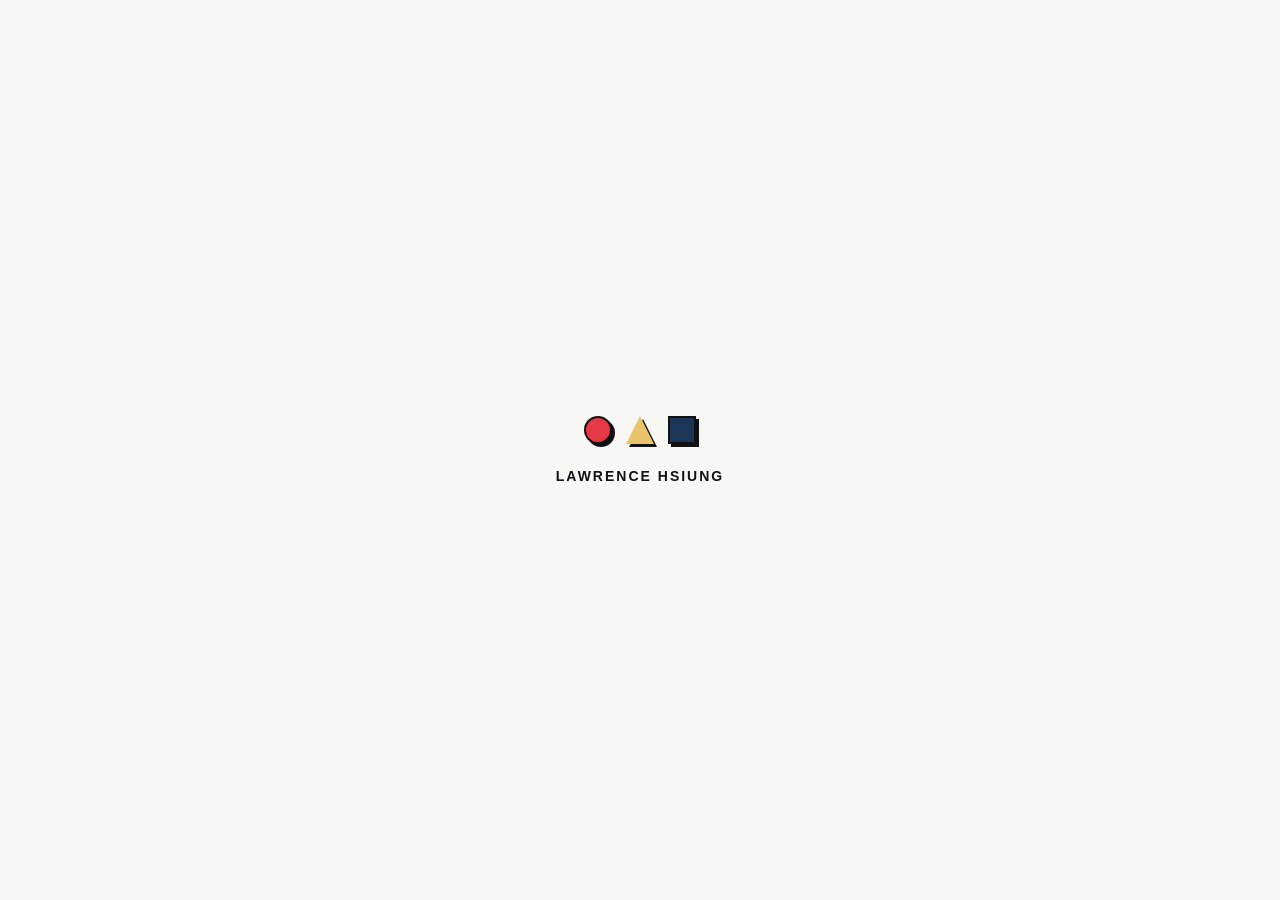
==== docs/index.html @ 05395828 "Replace legacy static HTML/CSS with Flutter Bauhaus application build" ====
<!DOCTYPE html>
<html lang="en">
<head>
  <base href="/lawrencejhsiung/">

  <meta charset="UTF-8">
  <meta content="IE=Edge" http-equiv="X-UA-Compatible">
  <meta name="viewport" content="width=device-width, initial-scale=1.0, maximum-scale=1.0, user-scalable=no">

  <!-- Primary Meta Tags -->
  <title>Lawrence Hsiung | Systems & Electrical Engineer</title>
  <meta name="title" content="Lawrence Hsiung | Systems & Electrical Engineer">
  <meta name="description" content="Lawrence Hsiung — Systems & Electrical Engineer @ Lucid Motors. Portfolio, concept vehicle electrical architectures, autonomous robotics, and analog film photography.">
  <meta name="keywords" content="Lawrence Hsiung, Electrical Engineer, Systems Engineer, Lucid Motors, Farmwise, Hardware Prototyping, Autonomous Robotics, Film Photography, Bauhaus">
  <meta name="author" content="Lawrence Hsiung">

  <!-- Open Graph / Facebook -->
  <meta property="og:type" content="website">
  <meta property="og:url" content="https://lawrencehsiung.github.io/lawrencejhsiung/">
  <meta property="og:title" content="Lawrence Hsiung | Systems & Electrical Engineer">
  <meta property="og:description" content="Prototypes and Concepts Systems Engineer @ Lucid Motors. Hardware prototyping, autonomous robotics, and film photography.">
  <meta property="og:image" content="assets/images/me.jpeg">

  <!-- Twitter -->
  <meta property="twitter:card" content="summary_large_image">
  <meta property="twitter:title" content="Lawrence Hsiung | Systems & Electrical Engineer">
  <meta property="twitter:description" content="Prototypes and Concepts Systems Engineer @ Lucid Motors. Hardware prototyping, autonomous robotics, and film photography.">

  <!-- iOS meta tags & icons -->
  <meta name="mobile-web-app-capable" content="yes">
  <meta name="apple-mobile-web-app-status-bar-style" content="black">
  <meta name="apple-mobile-web-app-title" content="Lawrence Hsiung">
  <link rel="apple-touch-icon" href="icons/Icon-192.png">

  <!-- Favicon -->
  <link rel="icon" type="image/png" href="favicon.png"/>

  <link rel="manifest" href="manifest.json">

  <style>
    * {
      box-sizing: border-box;
      margin: 0;
      padding: 0;
    }
    body {
      background-color: #F7F7F4;
      font-family: 'Space Grotesk', -apple-system, BlinkMacSystemFont, 'Segoe UI', Roboto, sans-serif;
      overflow: hidden;
    }
    #loading-container {
      position: fixed;
      top: 0;
      left: 0;
      width: 100vw;
      height: 100vh;
      display: flex;
      flex-direction: column;
      align-items: center;
      justify-content: center;
      background-color: #F7F7F4;
      z-index: 9999;
      transition: opacity 0.4s ease-out;
    }
    .bauhaus-loader {
      display: flex;
      align-items: center;
      gap: 14px;
      margin-bottom: 24px;
    }
    .shape {
      width: 28px;
      height: 28px;
      border: 2.5px solid #121214;
      box-shadow: 3px 3px 0px #121214;
      animation: pulse 1.2s infinite ease-in-out;
    }
    .circle {
      border-radius: 50%;
      background-color: #E63946;
      animation-delay: 0s;
    }
    .triangle {
      width: 0;
      height: 0;
      border-left: 14px solid transparent;
      border-right: 14px solid transparent;
      border-bottom: 28px solid #E9C46A;
      border-top: none;
      box-shadow: none;
      filter: drop-shadow(3px 3px 0px #121214);
      animation-delay: 0.2s;
    }
    .square {
      background-color: #1D3557;
      animation-delay: 0.4s;
    }
    .loading-text {
      font-size: 14px;
      font-weight: 900;
      letter-spacing: 2px;
      color: #121214;
      text-transform: uppercase;
    }
    @keyframes pulse {
      0%, 100% {
        transform: translateY(0);
      }
      50% {
        transform: translateY(-8px);
      }
    }
  </style>
</head>
<body>
  <div id="loading-container">
    <div class="bauhaus-loader">
      <div class="shape circle"></div>
      <div class="shape triangle"></div>
      <div class="shape square"></div>
    </div>
    <div class="loading-text">Lawrence Hsiung</div>
  </div>

  <script src="flutter_bootstrap.js" async></script>
  <script>
    window.addEventListener('flutter-first-frame', function () {
      var loader = document.getElementById('loading-container');
      if (loader) {
        loader.style.opacity = '0';
        setTimeout(function() {
          loader.remove();
        }, 400);
      }
    });
  </script>
</body>
</html>
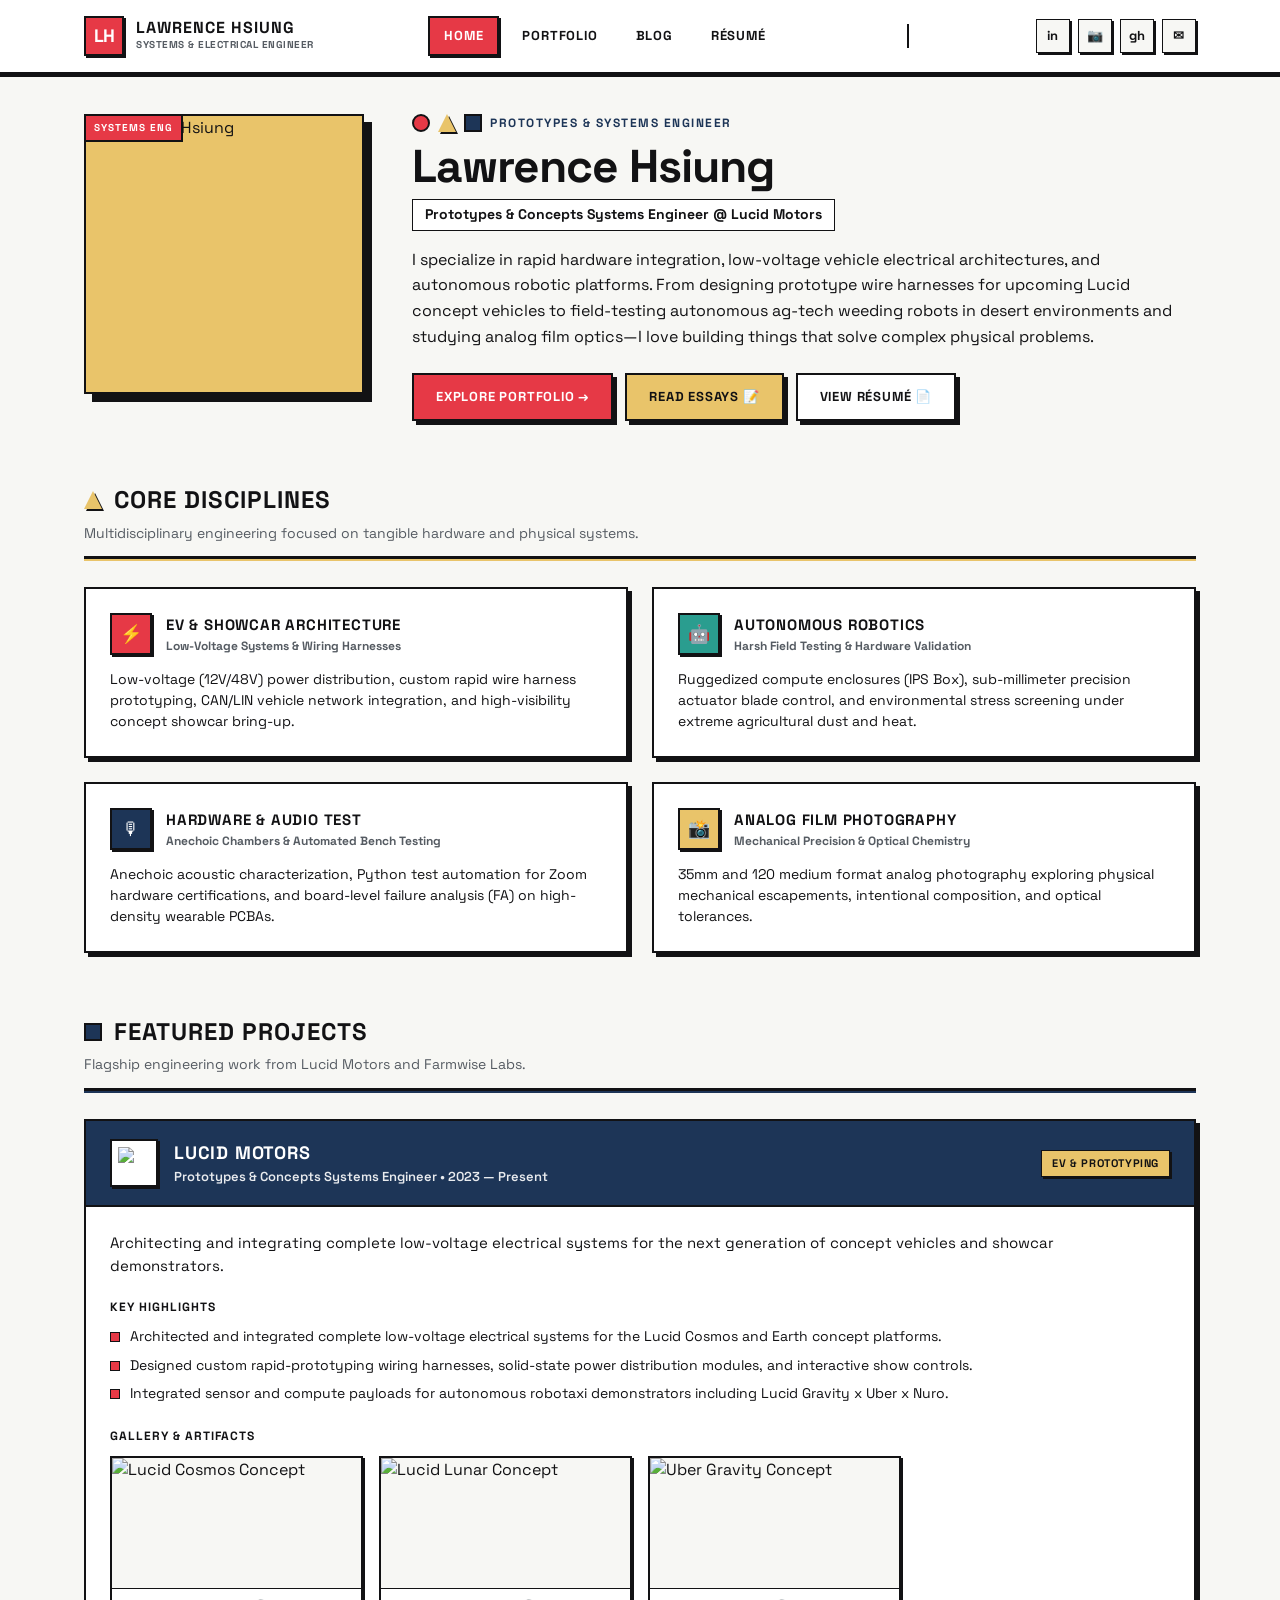
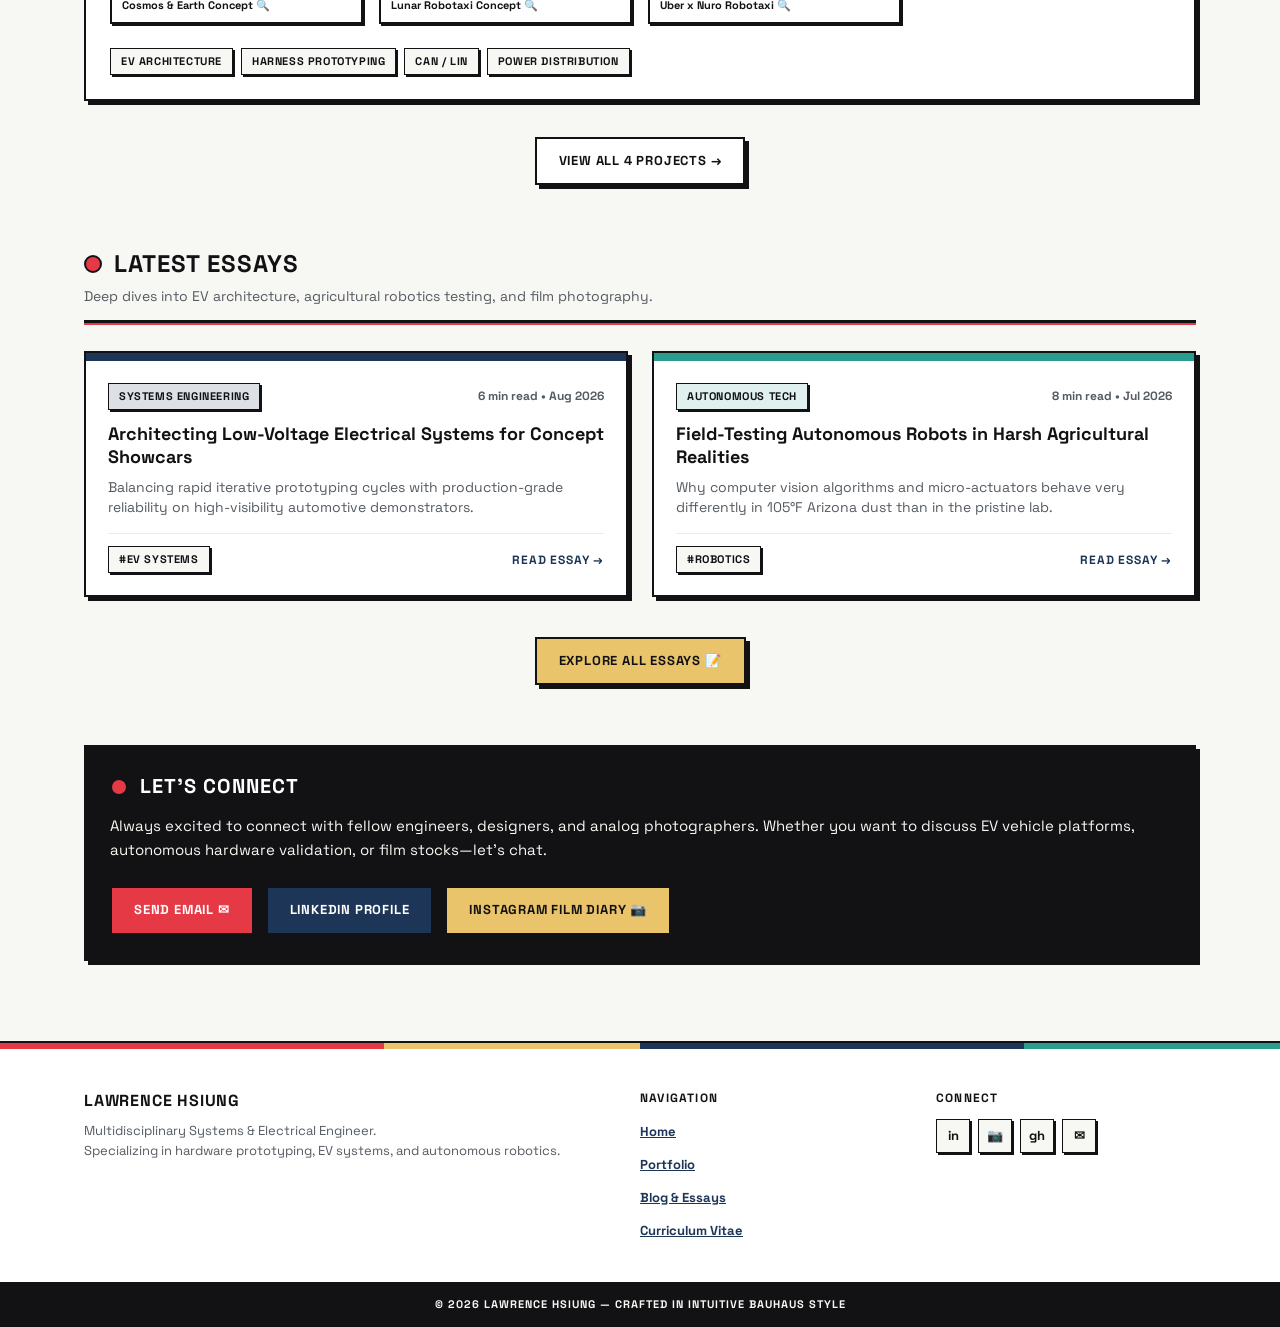
==== commit 34263844: "Complete pure Bauhaus website revamp with blog platform, portfolio, and resume" ====
--- a/docs/index.html
+++ b/docs/index.html
@@ -1,138 +1,350 @@
 <!DOCTYPE html>
 <html lang="en">
 <head>
-  <base href="/lawrencejhsiung/">
-
   <meta charset="UTF-8">
-  <meta content="IE=Edge" http-equiv="X-UA-Compatible">
-  <meta name="viewport" content="width=device-width, initial-scale=1.0, maximum-scale=1.0, user-scalable=no">
-
-  <!-- Primary Meta Tags -->
+  <meta name="viewport" content="width=device-width, initial-scale=1.0">
   <title>Lawrence Hsiung | Systems & Electrical Engineer</title>
-  <meta name="title" content="Lawrence Hsiung | Systems & Electrical Engineer">
   <meta name="description" content="Lawrence Hsiung — Systems & Electrical Engineer @ Lucid Motors. Portfolio, concept vehicle electrical architectures, autonomous robotics, and analog film photography.">
-  <meta name="keywords" content="Lawrence Hsiung, Electrical Engineer, Systems Engineer, Lucid Motors, Farmwise, Hardware Prototyping, Autonomous Robotics, Film Photography, Bauhaus">
-  <meta name="author" content="Lawrence Hsiung">
-
-  <!-- Open Graph / Facebook -->
-  <meta property="og:type" content="website">
-  <meta property="og:url" content="https://lawrencehsiung.github.io/lawrencejhsiung/">
-  <meta property="og:title" content="Lawrence Hsiung | Systems & Electrical Engineer">
-  <meta property="og:description" content="Prototypes and Concepts Systems Engineer @ Lucid Motors. Hardware prototyping, autonomous robotics, and film photography.">
-  <meta property="og:image" content="assets/images/me.jpeg">
-
-  <!-- Twitter -->
-  <meta property="twitter:card" content="summary_large_image">
-  <meta property="twitter:title" content="Lawrence Hsiung | Systems & Electrical Engineer">
-  <meta property="twitter:description" content="Prototypes and Concepts Systems Engineer @ Lucid Motors. Hardware prototyping, autonomous robotics, and film photography.">
-
-  <!-- iOS meta tags & icons -->
-  <meta name="mobile-web-app-capable" content="yes">
-  <meta name="apple-mobile-web-app-status-bar-style" content="black">
-  <meta name="apple-mobile-web-app-title" content="Lawrence Hsiung">
-  <link rel="apple-touch-icon" href="icons/Icon-192.png">
-
-  <!-- Favicon -->
-  <link rel="icon" type="image/png" href="favicon.png"/>
-
-  <link rel="manifest" href="manifest.json">
-
-  <style>
-    * {
-      box-sizing: border-box;
-      margin: 0;
-      padding: 0;
-    }
-    body {
-      background-color: #F7F7F4;
-      font-family: 'Space Grotesk', -apple-system, BlinkMacSystemFont, 'Segoe UI', Roboto, sans-serif;
-      overflow: hidden;
-    }
-    #loading-container {
-      position: fixed;
-      top: 0;
-      left: 0;
-      width: 100vw;
-      height: 100vh;
-      display: flex;
-      flex-direction: column;
-      align-items: center;
-      justify-content: center;
-      background-color: #F7F7F4;
-      z-index: 9999;
-      transition: opacity 0.4s ease-out;
-    }
-    .bauhaus-loader {
-      display: flex;
-      align-items: center;
-      gap: 14px;
-      margin-bottom: 24px;
-    }
-    .shape {
-      width: 28px;
-      height: 28px;
-      border: 2.5px solid #121214;
-      box-shadow: 3px 3px 0px #121214;
-      animation: pulse 1.2s infinite ease-in-out;
-    }
-    .circle {
-      border-radius: 50%;
-      background-color: #E63946;
-      animation-delay: 0s;
-    }
-    .triangle {
-      width: 0;
-      height: 0;
-      border-left: 14px solid transparent;
-      border-right: 14px solid transparent;
-      border-bottom: 28px solid #E9C46A;
-      border-top: none;
-      box-shadow: none;
-      filter: drop-shadow(3px 3px 0px #121214);
-      animation-delay: 0.2s;
-    }
-    .square {
-      background-color: #1D3557;
-      animation-delay: 0.4s;
-    }
-    .loading-text {
-      font-size: 14px;
-      font-weight: 900;
-      letter-spacing: 2px;
-      color: #121214;
-      text-transform: uppercase;
-    }
-    @keyframes pulse {
-      0%, 100% {
-        transform: translateY(0);
-      }
-      50% {
-        transform: translateY(-8px);
-      }
-    }
-  </style>
+  <link rel="stylesheet" href="style.css">
 </head>
 <body>
-  <div id="loading-container">
-    <div class="bauhaus-loader">
-      <div class="shape circle"></div>
-      <div class="shape triangle"></div>
-      <div class="shape square"></div>
-    </div>
-    <div class="loading-text">Lawrence Hsiung</div>
+
+  <!-- HEADER -->
+  <header class="site-header">
+    <div class="header-container">
+      <a href="index.html" class="brand-link">
+        <div class="brand-badge">LH</div>
+        <div class="brand-text">
+          <span class="brand-name">LAWRENCE HSIUNG</span>
+          <span class="brand-sub">SYSTEMS & ELECTRICAL ENGINEER</span>
+        </div>
+      </a>
+
+      <nav class="nav-links">
+        <a href="index.html" class="nav-item active">HOME</a>
+        <a href="portfolio.html" class="nav-item">PORTFOLIO</a>
+        <a href="blog.html" class="nav-item">BLOG</a>
+        <a href="resume.html" class="nav-item">RÉSUMÉ</a>
+      </nav>
+
+      <div class="nav-divider"></div>
+
+      <div class="social-links">
+        <a href="https://linkedin.com/in/lhsiung" target="_blank" rel="noopener noreferrer" class="social-icon-btn" title="LinkedIn">in</a>
+        <a href="https://instagram.com/film.foto.lan" target="_blank" rel="noopener noreferrer" class="social-icon-btn" title="Film Photography (@film.foto.lan)">📷</a>
+        <a href="https://github.com/lawrencehsiung/lawrencejhsiung" target="_blank" rel="noopener noreferrer" class="social-icon-btn" title="GitHub">gh</a>
+        <a href="mailto:ljhlucidshowcars@gmail.com" class="social-icon-btn" title="Email Contact">✉</a>
+      </div>
+
+      <button class="mobile-menu-toggle" aria-label="Toggle Menu">
+        <svg width="24" height="24" viewBox="0 0 24 24" fill="none" stroke="currentColor" stroke-width="2.5">
+          <line x1="3" y1="6" x2="21" y2="6"></line>
+          <line x1="3" y1="12" x2="21" y2="12"></line>
+          <line x1="3" y1="18" x2="21" y2="18"></line>
+        </svg>
+      </button>
+    </div>
+
+    <!-- Mobile Menu -->
+    <div class="mobile-menu">
+      <a href="index.html" class="nav-item active">HOME</a>
+      <a href="portfolio.html" class="nav-item">PORTFOLIO</a>
+      <a href="blog.html" class="nav-item">BLOG</a>
+      <a href="resume.html" class="nav-item">RÉSUMÉ</a>
+      <div style="display: flex; gap: 8px; margin-top: 8px;">
+        <a href="https://linkedin.com/in/lhsiung" target="_blank" class="social-icon-btn">in</a>
+        <a href="https://instagram.com/film.foto.lan" target="_blank" class="social-icon-btn">📷</a>
+        <a href="mailto:ljhlucidshowcars@gmail.com" class="social-icon-btn">✉</a>
+      </div>
+    </div>
+  </header>
+
+  <!-- MAIN WRAPPER -->
+  <main class="main-wrapper">
+
+    <!-- HERO SECTION -->
+    <section class="hero-grid">
+      <div class="hero-avatar-box">
+        <img src="images/me.jpeg" alt="Lawrence Hsiung">
+        <div class="hero-avatar-tag">SYSTEMS ENG</div>
+      </div>
+
+      <div class="hero-content">
+        <div class="hero-kicker">
+          <span class="heading-glyph glyph-circle"></span>
+          <span class="heading-glyph glyph-triangle"></span>
+          <span class="heading-glyph glyph-square"></span>
+          PROTOTYPES & SYSTEMS ENGINEER
+        </div>
+        <h1 class="hero-title">Lawrence Hsiung</h1>
+        <div class="hero-role-pill">
+          Prototypes & Concepts Systems Engineer @ Lucid Motors
+        </div>
+        <p class="hero-bio">
+          I specialize in rapid hardware integration, low-voltage vehicle electrical architectures, and autonomous robotic platforms.
+          From designing prototype wire harnesses for upcoming Lucid concept vehicles to field-testing autonomous ag-tech weeding robots in desert environments and studying analog film optics—I love building things that solve complex physical problems.
+        </p>
+        <div class="hero-actions">
+          <a href="portfolio.html" class="bauhaus-btn btn-primary">Explore Portfolio →</a>
+          <a href="blog.html" class="bauhaus-btn btn-secondary">Read Essays 📝</a>
+          <a href="resume.html" class="bauhaus-btn btn-outline">View Résumé 📄</a>
+        </div>
+      </div>
+    </section>
+
+    <!-- CORE DISCIPLINES PILLARS -->
+    <section>
+      <div class="section-heading">
+        <div class="heading-title-row">
+          <span class="heading-glyph glyph-triangle"></span>
+          <h2 class="heading-title">Core Disciplines</h2>
+        </div>
+        <p class="heading-subtitle">Multidisciplinary engineering focused on tangible hardware and physical systems.</p>
+        <div class="heading-line ochre"></div>
+      </div>
+
+      <div class="pillars-grid">
+        <div class="bauhaus-card hoverable">
+          <div class="pillar-header">
+            <div class="pillar-icon-box" style="background-color: var(--vermilion);">⚡</div>
+            <div>
+              <div class="pillar-title">EV & SHOWCAR ARCHITECTURE</div>
+              <div class="pillar-sub">Low-Voltage Systems & Wiring Harnesses</div>
+            </div>
+          </div>
+          <p class="pillar-desc">
+            Low-voltage (12V/48V) power distribution, custom rapid wire harness prototyping, CAN/LIN vehicle network integration, and high-visibility concept showcar bring-up.
+          </p>
+        </div>
+
+        <div class="bauhaus-card hoverable">
+          <div class="pillar-header">
+            <div class="pillar-icon-box" style="background-color: var(--sage);">🤖</div>
+            <div>
+              <div class="pillar-title">AUTONOMOUS ROBOTICS</div>
+              <div class="pillar-sub">Harsh Field Testing & Hardware Validation</div>
+            </div>
+          </div>
+          <p class="pillar-desc">
+            Ruggedized compute enclosures (IPS Box), sub-millimeter precision actuator blade control, and environmental stress screening under extreme agricultural dust and heat.
+          </p>
+        </div>
+
+        <div class="bauhaus-card hoverable">
+          <div class="pillar-header">
+            <div class="pillar-icon-box" style="background-color: var(--cobalt);">🎙</div>
+            <div>
+              <div class="pillar-title">HARDWARE & AUDIO TEST</div>
+              <div class="pillar-sub">Anechoic Chambers & Automated Bench Testing</div>
+            </div>
+          </div>
+          <p class="pillar-desc">
+            Anechoic acoustic characterization, Python test automation for Zoom hardware certifications, and board-level failure analysis (FA) on high-density wearable PCBAs.
+          </p>
+        </div>
+
+        <div class="bauhaus-card hoverable">
+          <div class="pillar-header">
+            <div class="pillar-icon-box" style="background-color: var(--ochre); color: var(--ink);">📸</div>
+            <div>
+              <div class="pillar-title">ANALOG FILM PHOTOGRAPHY</div>
+              <div class="pillar-sub">Mechanical Precision & Optical Chemistry</div>
+            </div>
+          </div>
+          <p class="pillar-desc">
+            35mm and 120 medium format analog photography exploring physical mechanical escapements, intentional composition, and optical tolerances.
+          </p>
+        </div>
+      </div>
+    </section>
+
+    <!-- FEATURED PROJECTS SPOTLIGHT -->
+    <section style="margin-bottom: 60px;">
+      <div class="section-heading">
+        <div class="heading-title-row">
+          <span class="heading-glyph glyph-square"></span>
+          <h2 class="heading-title">Featured Projects</h2>
+        </div>
+        <p class="heading-subtitle">Flagship engineering work from Lucid Motors and Farmwise Labs.</p>
+        <div class="heading-line cobalt"></div>
+      </div>
+
+      <!-- Lucid Motors -->
+      <article class="project-card">
+        <div class="project-card-header" style="background-color: var(--cobalt);">
+          <div class="project-header-left">
+            <div class="project-logo-box">
+              <img src="images/lucidlogo.png" alt="Lucid Motors logo">
+            </div>
+            <div>
+              <div class="project-title">LUCID MOTORS</div>
+              <div class="project-role-meta">Prototypes & Concepts Systems Engineer • 2023 — Present</div>
+            </div>
+          </div>
+          <div class="bauhaus-badge" style="background-color: var(--ochre); color: var(--ink);">EV & Prototyping</div>
+        </div>
+        <div class="project-body">
+          <p class="project-summary">
+            Architecting and integrating complete low-voltage electrical systems for the next generation of concept vehicles and showcar demonstrators.
+          </p>
+          <div class="project-section-subhead">KEY HIGHLIGHTS</div>
+          <ul class="project-highlights">
+            <li>Architected and integrated complete low-voltage electrical systems for the Lucid Cosmos and Earth concept platforms.</li>
+            <li>Designed custom rapid-prototyping wiring harnesses, solid-state power distribution modules, and interactive show controls.</li>
+            <li>Integrated sensor and compute payloads for autonomous robotaxi demonstrators including Lucid Gravity x Uber x Nuro.</li>
+          </ul>
+          <div class="project-section-subhead">GALLERY & ARTIFACTS</div>
+          <div class="project-gallery-grid">
+            <div class="gallery-thumbnail" data-src="images/cosmosint.avif" data-title="Lucid Cosmos & Earth Concept" data-desc="Integrated low-voltage electrical systems, ambient lighting controls, and digital interface power architecture." data-company="Lucid Motors">
+              <img src="images/cosmosint.avif" alt="Lucid Cosmos Concept" class="gallery-thumb-img">
+              <div class="gallery-thumb-caption">Cosmos & Earth Concept 🔍</div>
+            </div>
+            <div class="gallery-thumbnail" data-src="images/lucidlunar.png" data-title="Lucid Lunar Robotaxi Concept" data-desc="Autonomous vehicle concept packaging, sensor compute integration, and redundant power distribution design." data-company="Lucid Motors">
+              <img src="images/lucidlunar.png" alt="Lucid Lunar Concept" class="gallery-thumb-img">
+              <div class="gallery-thumb-caption">Lunar Robotaxi Concept 🔍</div>
+            </div>
+            <div class="gallery-thumbnail" data-src="images/ubergravity.avif" data-title="Lucid Gravity x Uber x Nuro Concept" data-desc="Hardware integration and electrical interface development for autonomous ride-hail and delivery fleets." data-company="Lucid Motors">
+              <img src="images/ubergravity.avif" alt="Uber Gravity Concept" class="gallery-thumb-img">
+              <div class="gallery-thumb-caption">Uber x Nuro Robotaxi 🔍</div>
+            </div>
+          </div>
+          <div class="tags-row">
+            <span class="bauhaus-badge">EV Architecture</span>
+            <span class="bauhaus-badge">Harness Prototyping</span>
+            <span class="bauhaus-badge">CAN / LIN</span>
+            <span class="bauhaus-badge">Power Distribution</span>
+          </div>
+        </div>
+      </article>
+
+      <div style="text-align: center;">
+        <a href="portfolio.html" class="bauhaus-btn btn-outline">View All 4 Projects →</a>
+      </div>
+    </section>
+
+    <!-- LATEST BLOG ESSAYS PREVIEW -->
+    <section style="margin-bottom: 60px;">
+      <div class="section-heading">
+        <div class="heading-title-row">
+          <span class="heading-glyph glyph-circle"></span>
+          <h2 class="heading-title">Latest Essays</h2>
+        </div>
+        <p class="heading-subtitle">Deep dives into EV architecture, agricultural robotics testing, and film photography.</p>
+        <div class="heading-line vermilion"></div>
+      </div>
+
+      <div class="blog-grid">
+        <div class="blog-card" onclick="window.location.href='blog.html#article=ev-showcar-electrical-architecture'">
+          <div class="blog-card-stripe" style="background-color: var(--cobalt);"></div>
+          <div class="blog-card-content">
+            <div class="blog-meta-row">
+              <span class="bauhaus-badge" style="background-color: rgba(29, 53, 87, 0.15);">Systems Engineering</span>
+              <span style="font-size: 12px; font-weight: 700; color: var(--muted);">6 min read • Aug 2026</span>
+            </div>
+            <h3 class="blog-card-title">Architecting Low-Voltage Electrical Systems for Concept Showcars</h3>
+            <p class="blog-card-desc">Balancing rapid iterative prototyping cycles with production-grade reliability on high-visibility automotive demonstrators.</p>
+            <div class="blog-card-footer">
+              <span class="bauhaus-badge">#EV Systems</span>
+              <span class="read-link">READ ESSAY →</span>
+            </div>
+          </div>
+        </div>
+
+        <div class="blog-card" onclick="window.location.href='blog.html#article=field-testing-autonomous-robots'">
+          <div class="blog-card-stripe" style="background-color: var(--sage);"></div>
+          <div class="blog-card-content">
+            <div class="blog-meta-row">
+              <span class="bauhaus-badge" style="background-color: rgba(42, 157, 143, 0.15);">Autonomous Tech</span>
+              <span style="font-size: 12px; font-weight: 700; color: var(--muted);">8 min read • Jul 2026</span>
+            </div>
+            <h3 class="blog-card-title">Field-Testing Autonomous Robots in Harsh Agricultural Realities</h3>
+            <p class="blog-card-desc">Why computer vision algorithms and micro-actuators behave very differently in 105°F Arizona dust than in the pristine lab.</p>
+            <div class="blog-card-footer">
+              <span class="bauhaus-badge">#Robotics</span>
+              <span class="read-link">READ ESSAY →</span>
+            </div>
+          </div>
+        </div>
+      </div>
+
+      <div style="text-align: center;">
+        <a href="blog.html" class="bauhaus-btn btn-secondary">Explore All Essays 📝</a>
+      </div>
+    </section>
+
+    <!-- CONNECT BANNER -->
+    <section class="bauhaus-card" style="background-color: var(--ink); color: #FFF;">
+      <div style="display: flex; align-items: center; gap: 12px; margin-bottom: 12px;">
+        <span class="heading-glyph glyph-circle" style="background-color: var(--vermilion);"></span>
+        <h2 style="font-size: 20px; font-weight: 900; letter-spacing: 1px;">LET'S CONNECT</h2>
+      </div>
+      <p style="font-size: 15px; color: var(--bg); margin-bottom: 24px; line-height: 1.6;">
+        Always excited to connect with fellow engineers, designers, and analog photographers.
+        Whether you want to discuss EV vehicle platforms, autonomous hardware validation, or film stocks—let's chat.
+      </p>
+      <div style="display: flex; flex-wrap: wrap; gap: 12px;">
+        <a href="mailto:ljhlucidshowcars@gmail.com" class="bauhaus-btn btn-primary">Send Email ✉</a>
+        <a href="https://linkedin.com/in/lhsiung" target="_blank" rel="noopener noreferrer" class="bauhaus-btn btn-cobalt">LinkedIn Profile</a>
+        <a href="https://instagram.com/film.foto.lan" target="_blank" rel="noopener noreferrer" class="bauhaus-btn btn-secondary">Instagram Film Diary 📷</a>
+      </div>
+    </section>
+
+  </main>
+
+  <!-- LIGHTBOX MODAL -->
+  <div id="lightbox-modal" class="modal-overlay">
+    <div class="modal-container">
+      <div class="modal-header">
+        <div id="modal-header-title" class="modal-header-title">PROJECT PREVIEW</div>
+        <button class="modal-close-btn">&times;</button>
+      </div>
+      <div class="modal-image-wrap">
+        <img id="modal-img" src="" alt="Modal preview">
+      </div>
+      <div class="modal-footer">
+        <div id="modal-title" class="modal-caption-title"></div>
+        <div id="modal-desc" class="modal-caption-desc"></div>
+      </div>
+    </div>
   </div>
 
-  <script src="flutter_bootstrap.js" async></script>
-  <script>
-    window.addEventListener('flutter-first-frame', function () {
-      var loader = document.getElementById('loading-container');
-      if (loader) {
-        loader.style.opacity = '0';
-        setTimeout(function() {
-          loader.remove();
-        }, 400);
-      }
-    });
-  </script>
+  <!-- FOOTER -->
+  <footer class="site-footer">
+    <div class="footer-stripe">
+      <div class="stripe-red"></div>
+      <div class="stripe-yellow"></div>
+      <div class="stripe-blue"></div>
+      <div class="stripe-green"></div>
+    </div>
+    <div class="footer-container">
+      <div class="footer-brand">
+        <h4>LAWRENCE HSIUNG</h4>
+        <p>Multidisciplinary Systems & Electrical Engineer.<br>Specializing in hardware prototyping, EV systems, and autonomous robotics.</p>
+      </div>
+      <div class="footer-col">
+        <h5>Navigation</h5>
+        <ul class="footer-links">
+          <li><a href="index.html">Home</a></li>
+          <li><a href="portfolio.html">Portfolio</a></li>
+          <li><a href="blog.html">Blog & Essays</a></li>
+          <li><a href="resume.html">Curriculum Vitae</a></li>
+        </ul>
+      </div>
+      <div class="footer-col">
+        <h5>Connect</h5>
+        <div class="footer-social-row">
+          <a href="https://linkedin.com/in/lhsiung" target="_blank" class="social-icon-btn" title="LinkedIn">in</a>
+          <a href="https://instagram.com/film.foto.lan" target="_blank" class="social-icon-btn" title="Instagram">📷</a>
+          <a href="https://github.com/lawrencehsiung/lawrencejhsiung" target="_blank" class="social-icon-btn" title="GitHub">gh</a>
+          <a href="mailto:ljhlucidshowcars@gmail.com" class="social-icon-btn" title="Email">✉</a>
+        </div>
+      </div>
+    </div>
+    <div class="footer-bottom">
+      © 2026 LAWRENCE HSIUNG — CRAFTED IN INTUITIVE BAUHAUS STYLE
+    </div>
+  </footer>
+
+  <script src="script.js"></script>
 </body>
 </html>
--- a/docs/style.css
+++ b/docs/style.css
@@ -0,0 +1,1063 @@
+@import url('https://fonts.googleapis.com/css2?family=Space+Grotesk:wght@400;500;600;700;800;900&display=swap');
+
+:root {
+  --bg: #F7F7F4;
+  --surface: #FFFFFF;
+  --ink: #121214;
+  --vermilion: #E63946;
+  --cobalt: #1D3557;
+  --sky: #457B9D;
+  --ochre: #E9C46A;
+  --deep-ochre: #F4A261;
+  --sage: #2A9D8F;
+  --muted: #555B62;
+  --light-grey: #E9ECEF;
+  --border: 2px solid #121214;
+  --border-thick: 3px solid #121214;
+  --shadow: 4px 4px 0px #121214;
+  --shadow-lg: 8px 8px 0px #121214;
+  --shadow-sm: 2px 2px 0px #121214;
+}
+
+* {
+  box-sizing: border-box;
+  margin: 0;
+  padding: 0;
+}
+
+body {
+  font-family: 'Space Grotesk', -apple-system, BlinkMacSystemFont, 'Segoe UI', Roboto, sans-serif;
+  background-color: var(--bg);
+  color: var(--ink);
+  line-height: 1.55;
+  min-height: 100vh;
+  display: flex;
+  flex-direction: column;
+}
+
+a {
+  color: inherit;
+  text-decoration: none;
+}
+
+img {
+  max-width: 100%;
+  height: auto;
+  display: block;
+}
+
+/* ================= HEADER & NAV ================= */
+.site-header {
+  background-color: var(--surface);
+  border-bottom: var(--border);
+  box-shadow: 0 3px 0 var(--ink);
+  position: sticky;
+  top: 0;
+  z-index: 1000;
+}
+
+.header-container {
+  max-width: 1160px;
+  margin: 0 auto;
+  padding: 0 24px;
+  height: 72px;
+  display: flex;
+  align-items: center;
+  justify-content: space-between;
+}
+
+.brand-link {
+  display: flex;
+  align-items: center;
+  gap: 12px;
+}
+
+.brand-badge {
+  width: 40px;
+  height: 40px;
+  background-color: var(--vermilion);
+  border: var(--border);
+  box-shadow: var(--shadow-sm);
+  color: #FFF;
+  font-weight: 900;
+  font-size: 18px;
+  display: flex;
+  align-items: center;
+  justify-content: center;
+  letter-spacing: -0.5px;
+}
+
+.brand-text {
+  display: flex;
+  flex-direction: column;
+}
+
+.brand-name {
+  font-size: 16px;
+  font-weight: 900;
+  letter-spacing: 1px;
+  line-height: 1.1;
+}
+
+.brand-sub {
+  font-size: 10px;
+  font-weight: 700;
+  letter-spacing: 0.5px;
+  color: var(--muted);
+}
+
+.nav-links {
+  display: flex;
+  align-items: center;
+  gap: 8px;
+}
+
+.nav-item {
+  padding: 8px 14px;
+  font-size: 13px;
+  font-weight: 900;
+  letter-spacing: 0.8px;
+  border: 1.5px solid transparent;
+  transition: all 0.15s ease;
+}
+
+.nav-item:hover {
+  background-color: var(--light-grey);
+  border-color: var(--ink);
+}
+
+.nav-item.active {
+  background-color: var(--vermilion);
+  color: #FFF;
+  border: var(--border);
+  box-shadow: var(--shadow-sm);
+}
+
+.nav-item.active-cobalt {
+  background-color: var(--cobalt);
+  color: #FFF;
+  border: var(--border);
+  box-shadow: var(--shadow-sm);
+}
+
+.nav-item.active-ochre {
+  background-color: var(--ochre);
+  color: var(--ink);
+  border: var(--border);
+  box-shadow: var(--shadow-sm);
+}
+
+.nav-item.active-sage {
+  background-color: var(--sage);
+  color: #FFF;
+  border: var(--border);
+  box-shadow: var(--shadow-sm);
+}
+
+.nav-divider {
+  width: 2px;
+  height: 24px;
+  background-color: var(--ink);
+  margin: 0 12px;
+}
+
+.social-links {
+  display: flex;
+  align-items: center;
+  gap: 8px;
+}
+
+.social-icon-btn {
+  width: 34px;
+  height: 34px;
+  background-color: var(--bg);
+  border: 1.5px solid var(--ink);
+  box-shadow: var(--shadow-sm);
+  display: flex;
+  align-items: center;
+  justify-content: center;
+  font-weight: 900;
+  font-size: 13px;
+  transition: transform 0.1s ease, box-shadow 0.1s ease;
+}
+
+.social-icon-btn:hover {
+  transform: translate(-2px, -2px);
+  box-shadow: 4px 4px 0 var(--ink);
+}
+
+.mobile-menu-toggle {
+  display: none;
+  background: var(--bg);
+  border: var(--border);
+  box-shadow: var(--shadow-sm);
+  padding: 8px;
+  cursor: pointer;
+}
+
+.mobile-menu {
+  display: none;
+  background-color: var(--surface);
+  border-bottom: var(--border);
+  padding: 16px 24px;
+}
+
+.mobile-menu.open {
+  display: flex;
+  flex-direction: column;
+  gap: 12px;
+}
+
+/* ================= MAIN CONTAINER ================= */
+.main-wrapper {
+  max-width: 1160px;
+  width: 100%;
+  margin: 0 auto;
+  padding: 40px 24px 80px;
+  flex: 1;
+}
+
+/* ================= BAUHAUS COMPONENTS ================= */
+.bauhaus-card {
+  background-color: var(--surface);
+  border: var(--border);
+  box-shadow: var(--shadow);
+  padding: 24px;
+  transition: transform 0.15s ease, box-shadow 0.15s ease;
+}
+
+.bauhaus-card.hoverable:hover {
+  transform: translate(-3px, -3px);
+  box-shadow: 7px 7px 0 var(--ink);
+}
+
+.bauhaus-badge {
+  display: inline-flex;
+  align-items: center;
+  gap: 5px;
+  padding: 4px 10px;
+  font-size: 11px;
+  font-weight: 800;
+  letter-spacing: 0.6px;
+  text-transform: uppercase;
+  background-color: var(--bg);
+  border: 1.5px solid var(--ink);
+  box-shadow: var(--shadow-sm);
+}
+
+.bauhaus-btn {
+  display: inline-flex;
+  align-items: center;
+  justify-content: center;
+  gap: 8px;
+  padding: 12px 22px;
+  font-size: 13px;
+  font-weight: 900;
+  letter-spacing: 0.8px;
+  text-transform: uppercase;
+  border: var(--border);
+  box-shadow: var(--shadow);
+  cursor: pointer;
+  transition: transform 0.1s ease, box-shadow 0.1s ease;
+}
+
+.bauhaus-btn:hover {
+  transform: translate(-2px, -2px);
+  box-shadow: 6px 6px 0 var(--ink);
+}
+
+.bauhaus-btn:active {
+  transform: translate(2px, 2px);
+  box-shadow: 2px 2px 0 var(--ink);
+}
+
+.btn-primary {
+  background-color: var(--vermilion);
+  color: #FFF;
+}
+
+.btn-secondary {
+  background-color: var(--ochre);
+  color: var(--ink);
+}
+
+.btn-cobalt {
+  background-color: var(--cobalt);
+  color: #FFF;
+}
+
+.btn-outline {
+  background-color: var(--surface);
+  color: var(--ink);
+}
+
+/* ================= SECTION HEADINGS ================= */
+.section-heading {
+  margin-bottom: 28px;
+}
+
+.heading-title-row {
+  display: flex;
+  align-items: center;
+  gap: 12px;
+}
+
+.heading-glyph {
+  width: 18px;
+  height: 18px;
+  border: 2px solid var(--ink);
+  display: inline-block;
+}
+
+.glyph-circle {
+  border-radius: 50%;
+  background-color: var(--vermilion);
+}
+
+.glyph-square {
+  background-color: var(--cobalt);
+}
+
+.glyph-triangle {
+  width: 0;
+  height: 0;
+  border-left: 9px solid transparent;
+  border-right: 9px solid transparent;
+  border-bottom: 18px solid var(--ochre);
+  border-top: none;
+  filter: drop-shadow(2px 2px 0 var(--ink));
+}
+
+.heading-title {
+  font-size: 24px;
+  font-weight: 900;
+  letter-spacing: 1px;
+  text-transform: uppercase;
+}
+
+.heading-subtitle {
+  font-size: 14px;
+  color: var(--muted);
+  margin-top: 4px;
+}
+
+.heading-line {
+  height: 3px;
+  background-color: var(--ink);
+  margin-top: 12px;
+  position: relative;
+}
+
+.heading-line::after {
+  content: '';
+  position: absolute;
+  top: 3px;
+  left: 0;
+  height: 2px;
+  width: 100%;
+  background-color: var(--vermilion);
+}
+
+.heading-line.cobalt::after {
+  background-color: var(--cobalt);
+}
+
+.heading-line.ochre::after {
+  background-color: var(--ochre);
+}
+
+.heading-line.sage::after {
+  background-color: var(--sage);
+}
+
+/* ================= HERO SECTION ================= */
+.hero-grid {
+  display: grid;
+  grid-template-columns: 280px 1fr;
+  gap: 48px;
+  align-items: start;
+  margin-bottom: 60px;
+}
+
+.hero-avatar-box {
+  width: 280px;
+  height: 280px;
+  background-color: var(--ochre);
+  border: var(--border);
+  box-shadow: var(--shadow-lg);
+  position: relative;
+  overflow: hidden;
+}
+
+.hero-avatar-box img {
+  width: 100%;
+  height: 100%;
+  object-fit: cover;
+}
+
+.hero-avatar-tag {
+  position: absolute;
+  top: 0;
+  left: 0;
+  background-color: var(--vermilion);
+  color: #FFF;
+  font-size: 10px;
+  font-weight: 900;
+  padding: 4px 8px;
+  border-right: 2px solid var(--ink);
+  border-bottom: 2px solid var(--ink);
+  letter-spacing: 1px;
+}
+
+.hero-kicker {
+  display: flex;
+  align-items: center;
+  gap: 8px;
+  font-size: 12px;
+  font-weight: 900;
+  letter-spacing: 1.5px;
+  color: var(--cobalt);
+  text-transform: uppercase;
+  margin-bottom: 8px;
+}
+
+.hero-title {
+  font-size: 46px;
+  font-weight: 900;
+  line-height: 1.1;
+  letter-spacing: -1px;
+  margin-bottom: 8px;
+}
+
+.hero-role-pill {
+  display: inline-block;
+  background-color: var(--surface);
+  border: 1.5px solid var(--ink);
+  padding: 4px 12px;
+  font-size: 14px;
+  font-weight: 800;
+  margin-bottom: 16px;
+}
+
+.hero-bio {
+  font-size: 16px;
+  color: var(--ink);
+  line-height: 1.6;
+  margin-bottom: 24px;
+}
+
+.hero-actions {
+  display: flex;
+  flex-wrap: wrap;
+  gap: 12px;
+}
+
+/* ================= PILLARS ================= */
+.pillars-grid {
+  display: grid;
+  grid-template-columns: repeat(2, 1fr);
+  gap: 24px;
+  margin-bottom: 60px;
+}
+
+.pillar-header {
+  display: flex;
+  align-items: center;
+  gap: 14px;
+  margin-bottom: 14px;
+}
+
+.pillar-icon-box {
+  width: 42px;
+  height: 42px;
+  border: var(--border);
+  box-shadow: var(--shadow-sm);
+  display: flex;
+  align-items: center;
+  justify-content: center;
+  font-size: 18px;
+  color: #FFF;
+}
+
+.pillar-title {
+  font-size: 15px;
+  font-weight: 900;
+  letter-spacing: 0.8px;
+}
+
+.pillar-sub {
+  font-size: 12px;
+  font-weight: 700;
+  color: var(--muted);
+}
+
+.pillar-desc {
+  font-size: 14px;
+  line-height: 1.5;
+}
+
+/* ================= PROJECT CARDS ================= */
+.project-card {
+  background-color: var(--surface);
+  border: var(--border);
+  box-shadow: var(--shadow);
+  margin-bottom: 36px;
+  overflow: hidden;
+}
+
+.project-card-header {
+  padding: 18px 24px;
+  display: flex;
+  align-items: center;
+  justify-content: space-between;
+  border-bottom: var(--border);
+  color: #FFF;
+}
+
+.project-header-left {
+  display: flex;
+  align-items: center;
+  gap: 16px;
+}
+
+.project-logo-box {
+  width: 48px;
+  height: 48px;
+  background-color: var(--surface);
+  border: var(--border);
+  box-shadow: var(--shadow-sm);
+  padding: 6px;
+  display: flex;
+  align-items: center;
+  justify-content: center;
+}
+
+.project-logo-box img {
+  max-width: 100%;
+  max-height: 100%;
+  object-fit: contain;
+}
+
+.project-title {
+  font-size: 18px;
+  font-weight: 900;
+  letter-spacing: 0.8px;
+}
+
+.project-role-meta {
+  font-size: 13px;
+  font-weight: 600;
+  opacity: 0.9;
+}
+
+.project-body {
+  padding: 24px;
+}
+
+.project-summary {
+  font-size: 15px;
+  line-height: 1.55;
+  margin-bottom: 20px;
+}
+
+.project-section-subhead {
+  font-size: 12px;
+  font-weight: 900;
+  letter-spacing: 1px;
+  margin-bottom: 10px;
+  color: var(--ink);
+}
+
+.project-highlights {
+  list-style: none;
+  margin-bottom: 24px;
+}
+
+.project-highlights li {
+  position: relative;
+  padding-left: 20px;
+  margin-bottom: 8px;
+  font-size: 14px;
+  line-height: 1.45;
+}
+
+.project-highlights li::before {
+  content: '';
+  position: absolute;
+  left: 0;
+  top: 6px;
+  width: 8px;
+  height: 8px;
+  background-color: var(--vermilion);
+  border: 1.5px solid var(--ink);
+}
+
+.project-gallery-grid {
+  display: grid;
+  grid-template-columns: repeat(auto-fill, minmax(200px, 1fr));
+  gap: 16px;
+  margin-bottom: 24px;
+}
+
+.gallery-thumbnail {
+  border: var(--border);
+  box-shadow: var(--shadow-sm);
+  background-color: var(--bg);
+  cursor: pointer;
+  transition: transform 0.15s ease, box-shadow 0.15s ease;
+  overflow: hidden;
+}
+
+.gallery-thumbnail:hover {
+  transform: translate(-3px, -3px);
+  box-shadow: var(--shadow);
+}
+
+.gallery-thumb-img {
+  height: 130px;
+  width: 100%;
+  object-fit: cover;
+}
+
+.gallery-thumb-caption {
+  padding: 8px 10px;
+  background-color: var(--surface);
+  border-top: 1.5px solid var(--ink);
+  font-size: 11px;
+  font-weight: 800;
+  white-space: nowrap;
+  overflow: hidden;
+  text-overflow: ellipsis;
+}
+
+.tags-row {
+  display: flex;
+  flex-wrap: wrap;
+  gap: 8px;
+}
+
+/* ================= BLOG CARDS & LIST ================= */
+.blog-grid {
+  display: grid;
+  grid-template-columns: repeat(2, 1fr);
+  gap: 24px;
+  margin-bottom: 40px;
+}
+
+.blog-card {
+  background-color: var(--surface);
+  border: var(--border);
+  box-shadow: var(--shadow);
+  display: flex;
+  flex-direction: column;
+  cursor: pointer;
+  transition: transform 0.15s ease, box-shadow 0.15s ease;
+}
+
+.blog-card:hover {
+  transform: translate(-3px, -3px);
+  box-shadow: 7px 7px 0 var(--ink);
+}
+
+.blog-card-stripe {
+  height: 8px;
+  width: 100%;
+}
+
+.blog-card-img {
+  height: 180px;
+  width: 100%;
+  object-fit: cover;
+  border-bottom: var(--border);
+}
+
+.blog-card-content {
+  padding: 22px;
+  flex: 1;
+  display: flex;
+  flex-direction: column;
+}
+
+.blog-meta-row {
+  display: flex;
+  align-items: center;
+  justify-content: space-between;
+  margin-bottom: 12px;
+}
+
+.blog-card-title {
+  font-size: 18px;
+  font-weight: 900;
+  line-height: 1.3;
+  margin-bottom: 8px;
+}
+
+.blog-card-desc {
+  font-size: 14px;
+  color: var(--muted);
+  line-height: 1.45;
+  margin-bottom: 16px;
+  flex: 1;
+}
+
+.blog-card-footer {
+  display: flex;
+  align-items: center;
+  justify-content: space-between;
+  border-top: 1.5px solid var(--light-grey);
+  padding-top: 12px;
+}
+
+.read-link {
+  font-size: 12px;
+  font-weight: 900;
+  letter-spacing: 0.8px;
+  color: var(--cobalt);
+  display: flex;
+  align-items: center;
+  gap: 4px;
+}
+
+/* ================= ARTICLE READER ================= */
+.article-reader {
+  max-width: 820px;
+  margin: 0 auto;
+}
+
+.back-btn-row {
+  margin-bottom: 24px;
+}
+
+.article-header {
+  margin-bottom: 28px;
+}
+
+.article-title {
+  font-size: 36px;
+  font-weight: 900;
+  line-height: 1.15;
+  margin: 14px 0 10px;
+  letter-spacing: -0.5px;
+}
+
+.article-subtitle {
+  font-size: 18px;
+  color: var(--muted);
+  line-height: 1.4;
+  font-weight: 500;
+}
+
+.article-divider {
+  height: 3px;
+  background-color: var(--ink);
+  margin: 24px 0 32px;
+}
+
+.article-cover {
+  width: 100%;
+  height: 340px;
+  object-fit: cover;
+  border: var(--border);
+  box-shadow: var(--shadow);
+  margin-bottom: 36px;
+}
+
+.article-section {
+  margin-bottom: 32px;
+}
+
+.article-section-title {
+  font-size: 20px;
+  font-weight: 900;
+  margin-bottom: 14px;
+  display: flex;
+  align-items: center;
+  gap: 10px;
+}
+
+.article-section-title::before {
+  content: '';
+  width: 10px;
+  height: 10px;
+  background-color: var(--cobalt);
+  display: inline-block;
+}
+
+.article-section-body {
+  font-size: 16px;
+  line-height: 1.7;
+  margin-bottom: 16px;
+  white-space: pre-line;
+}
+
+.article-callout {
+  background-color: rgba(233, 196, 106, 0.25);
+  border: var(--border);
+  box-shadow: var(--shadow-sm);
+  padding: 18px 22px;
+  margin: 20px 0;
+  font-weight: 700;
+  font-style: italic;
+  font-size: 15px;
+  border-left: 6px solid var(--vermilion);
+}
+
+.author-card {
+  background-color: var(--surface);
+  border: var(--border);
+  box-shadow: var(--shadow);
+  padding: 24px;
+  display: flex;
+  gap: 20px;
+  align-items: center;
+  margin: 40px 0;
+}
+
+.author-avatar {
+  width: 64px;
+  height: 64px;
+  border-radius: 50%;
+  border: var(--border);
+  object-fit: cover;
+}
+
+/* ================= FILTER / SEARCH CONTROLS ================= */
+.filter-bar {
+  display: flex;
+  flex-wrap: wrap;
+  gap: 10px;
+  margin-bottom: 32px;
+}
+
+.filter-btn {
+  padding: 8px 16px;
+  font-size: 12px;
+  font-weight: 800;
+  letter-spacing: 0.6px;
+  text-transform: uppercase;
+  background-color: var(--surface);
+  border: var(--border);
+  box-shadow: var(--shadow-sm);
+  cursor: pointer;
+  transition: all 0.15s ease;
+}
+
+.filter-btn:hover {
+  background-color: var(--light-grey);
+}
+
+.filter-btn.active {
+  background-color: var(--cobalt);
+  color: #FFF;
+  box-shadow: var(--shadow);
+}
+
+.search-input {
+  width: 100%;
+  max-width: 320px;
+  padding: 10px 14px;
+  font-size: 13px;
+  font-family: inherit;
+  border: var(--border);
+  box-shadow: var(--shadow-sm);
+  outline: none;
+  background-color: var(--surface);
+}
+
+.search-input:focus {
+  border-color: var(--cobalt);
+}
+
+/* ================= LIGHTBOX MODAL ================= */
+.modal-overlay {
+  display: none;
+  position: fixed;
+  top: 0;
+  left: 0;
+  width: 100%;
+  height: 100%;
+  background-color: rgba(18, 18, 20, 0.75);
+  z-index: 2000;
+  align-items: center;
+  justify-content: center;
+  padding: 20px;
+}
+
+.modal-overlay.open {
+  display: flex;
+}
+
+.modal-container {
+  background-color: var(--surface);
+  border: var(--border);
+  box-shadow: var(--shadow-lg);
+  max-width: 850px;
+  width: 100%;
+  max-height: 90vh;
+  display: flex;
+  flex-direction: column;
+  overflow: hidden;
+}
+
+.modal-header {
+  background-color: var(--cobalt);
+  color: #FFF;
+  padding: 14px 20px;
+  display: flex;
+  align-items: center;
+  justify-content: space-between;
+  border-bottom: var(--border);
+}
+
+.modal-header-title {
+  font-size: 15px;
+  font-weight: 900;
+  letter-spacing: 0.8px;
+  text-transform: uppercase;
+}
+
+.modal-close-btn {
+  background: none;
+  border: none;
+  color: #FFF;
+  font-size: 24px;
+  cursor: pointer;
+  line-height: 1;
+  font-weight: 900;
+}
+
+.modal-image-wrap {
+  padding: 16px;
+  background-color: var(--bg);
+  flex: 1;
+  display: flex;
+  align-items: center;
+  justify-content: center;
+  max-height: 60vh;
+  overflow: hidden;
+}
+
+.modal-image-wrap img {
+  max-height: 55vh;
+  width: auto;
+  object-fit: contain;
+  border: 1.5px solid var(--ink);
+}
+
+.modal-footer {
+  padding: 16px 20px;
+  background-color: var(--surface);
+  border-top: var(--border);
+}
+
+.modal-caption-title {
+  font-size: 15px;
+  font-weight: 800;
+  margin-bottom: 4px;
+}
+
+.modal-caption-desc {
+  font-size: 13px;
+  color: var(--muted);
+}
+
+/* ================= FOOTER ================= */
+.site-footer {
+  background-color: var(--surface);
+  border-top: var(--border);
+  margin-top: auto;
+}
+
+.footer-stripe {
+  display: flex;
+  height: 6px;
+  width: 100%;
+}
+
+.stripe-red { flex: 3; background-color: var(--vermilion); }
+.stripe-yellow { flex: 2; background-color: var(--ochre); }
+.stripe-blue { flex: 3; background-color: var(--cobalt); }
+.stripe-green { flex: 2; background-color: var(--sage); }
+
+.footer-container {
+  max-width: 1160px;
+  margin: 0 auto;
+  padding: 40px 24px;
+  display: grid;
+  grid-template-columns: 2fr 1fr 1fr;
+  gap: 36px;
+}
+
+.footer-brand h4 {
+  font-size: 16px;
+  font-weight: 900;
+  letter-spacing: 0.8px;
+  margin-bottom: 8px;
+}
+
+.footer-brand p {
+  font-size: 13px;
+  color: var(--muted);
+  line-height: 1.5;
+}
+
+.footer-col h5 {
+  font-size: 12px;
+  font-weight: 900;
+  letter-spacing: 1.2px;
+  margin-bottom: 12px;
+  text-transform: uppercase;
+}
+
+.footer-links {
+  list-style: none;
+  display: flex;
+  flex-direction: column;
+  gap: 8px;
+}
+
+.footer-links a {
+  font-size: 13px;
+  font-weight: 700;
+  color: var(--cobalt);
+  text-decoration: underline;
+}
+
+.footer-social-row {
+  display: flex;
+  gap: 8px;
+}
+
+.footer-bottom {
+  background-color: var(--ink);
+  color: var(--bg);
+  text-align: center;
+  padding: 14px 20px;
+  font-size: 11px;
+  font-weight: 800;
+  letter-spacing: 1px;
+}
+
+/* ================= RESPONSIVE ================= */
+@media (max-width: 860px) {
+  .hero-grid {
+    grid-template-columns: 1fr;
+    gap: 28px;
+  }
+  .hero-avatar-box {
+    margin: 0 auto;
+  }
+  .pillars-grid, .blog-grid {
+    grid-template-columns: 1fr;
+  }
+  .nav-links, .social-links, .nav-divider {
+    display: none;
+  }
+  .mobile-menu-toggle {
+    display: block;
+  }
+  .footer-container {
+    grid-template-columns: 1fr;
+    gap: 24px;
+  }
+}
